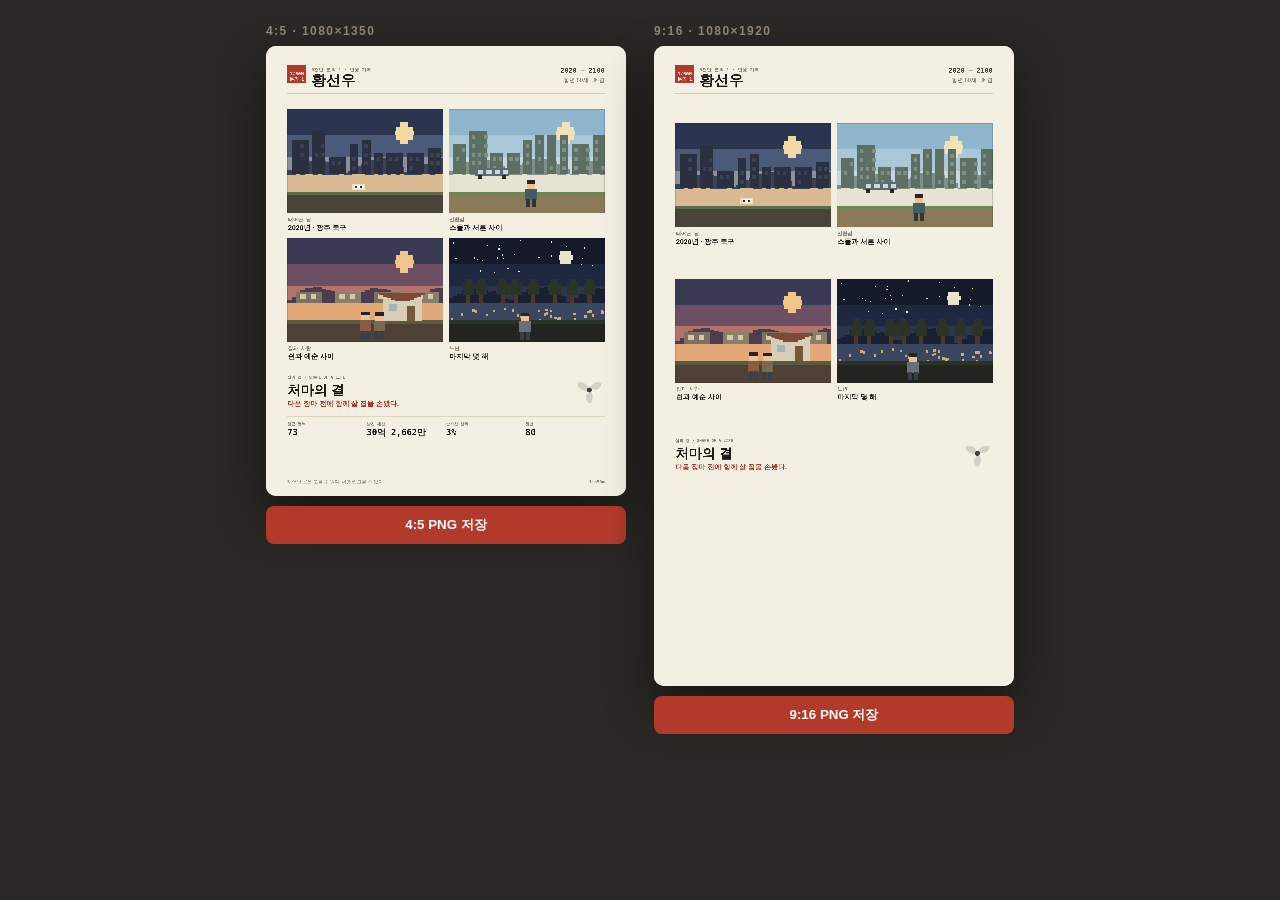
==== test/card.html @ 4e07e893 "카드 검수 페이지" ====
<!doctype html>
<html lang="ko">
<head>
<meta charset="utf-8"/>
<meta name="viewport" content="width=device-width,initial-scale=1"/>
<title>카드 검수 · 5천만 분의 1</title>
<style>
  body{margin:0;background:#2a2824;color:#d8cfbc;font-family:-apple-system,"Apple SD Gothic Neo",sans-serif}
  .wrap{display:flex;gap:28px;padding:24px;justify-content:center;flex-wrap:wrap}
  .col{width:360px}
  .col h2{font-size:12px;letter-spacing:.12em;text-transform:uppercase;color:#8d8474;font-weight:600;margin:0 0 8px}
  canvas{width:100%;height:auto;border-radius:10px;box-shadow:0 20px 50px rgba(0,0,0,.45);background:#f4efe3;display:block}
  button{margin-top:10px;padding:10px 14px;border-radius:8px;border:0;background:#b23a2b;color:#fff;font-weight:700;width:100%}
  .note{padding:0 24px 24px;color:#8d8474;font-size:12px;line-height:1.8}
</style>
</head>
<body>
<div class="wrap">
  <div class="col"><h2>4:5 · 1080×1350</h2><canvas id="c45"></canvas><button id="d45">4:5 PNG 저장</button></div>
  <div class="col"><h2>9:16 · 1080×1920</h2><canvas id="c916"></canvas><button id="d916">9:16 PNG 저장</button></div>
</div>
<p class="note" id="note"></p>
<script src="../js/content.js?v=1126c"></script>
<script src="../js/i18n.js?v=1126c"></script>
<script src="../js/util.js?v=1126c"></script>
<script src="../js/engine.js?v=1126c"></script>
<script src="../js/charts.js?v=1126c"></script>
<script src="../js/share.js?v=1126c"></script>
<script>
window.APP = { lang: new URLSearchParams(location.search).get("lang") || "ko" };
document.documentElement.lang = APP.lang;
const seed = +(new URLSearchParams(location.search).get("seed") || 63352);
const life = window.ENGINE.createLife({ seed });
let guard = 0;
while (!life.death && guard++ < 120) {
  const r = window.ENGINE.tick(life);
  if (r.decision) window.ENGINE.applyChoice(life, r.decision, r.decision.ch[Math.floor(Math.random() * r.decision.ch.length)]);
  if (r.reflection) life.pendingReflection = false;
}
life.reflections.push({ age: 30, text: "나는 그때 부산에서 첫 회사를 다니고 있었다. 야근이 끝나면 자전거로 집까지 갔다." });
window.SHARE.drawCard(life, "45", document.getElementById("c45"));
window.SHARE.drawCard(life, "916", document.getElementById("c916"));
document.getElementById("note").textContent =
  `${life.name.ko} · ${life.birthYear}—${life.year} · ${life.death.age}세 · ${life.death.cause} · 순자산 ${Math.round(window.ENGINE.netWorth(life) / 100) / 100}억`;
function dl(id, name) {
  document.getElementById(id).onclick = () => {
    const cv = name === "45" ? document.getElementById("c45") : document.getElementById("c916");
    cv.toBlob(b => {
      const a = document.createElement("a");
      a.href = URL.createObjectURL(b);
      a.download = `1in50m_${name}_${life.name.en.replace(/\s+/g, "")}.png`;
      a.click();
      setTimeout(() => URL.revokeObjectURL(a.href), 3000);
    }, "image/png");
  };
}
dl("d45", "45"); dl("d916", "916");
</script>
</body>
</html>
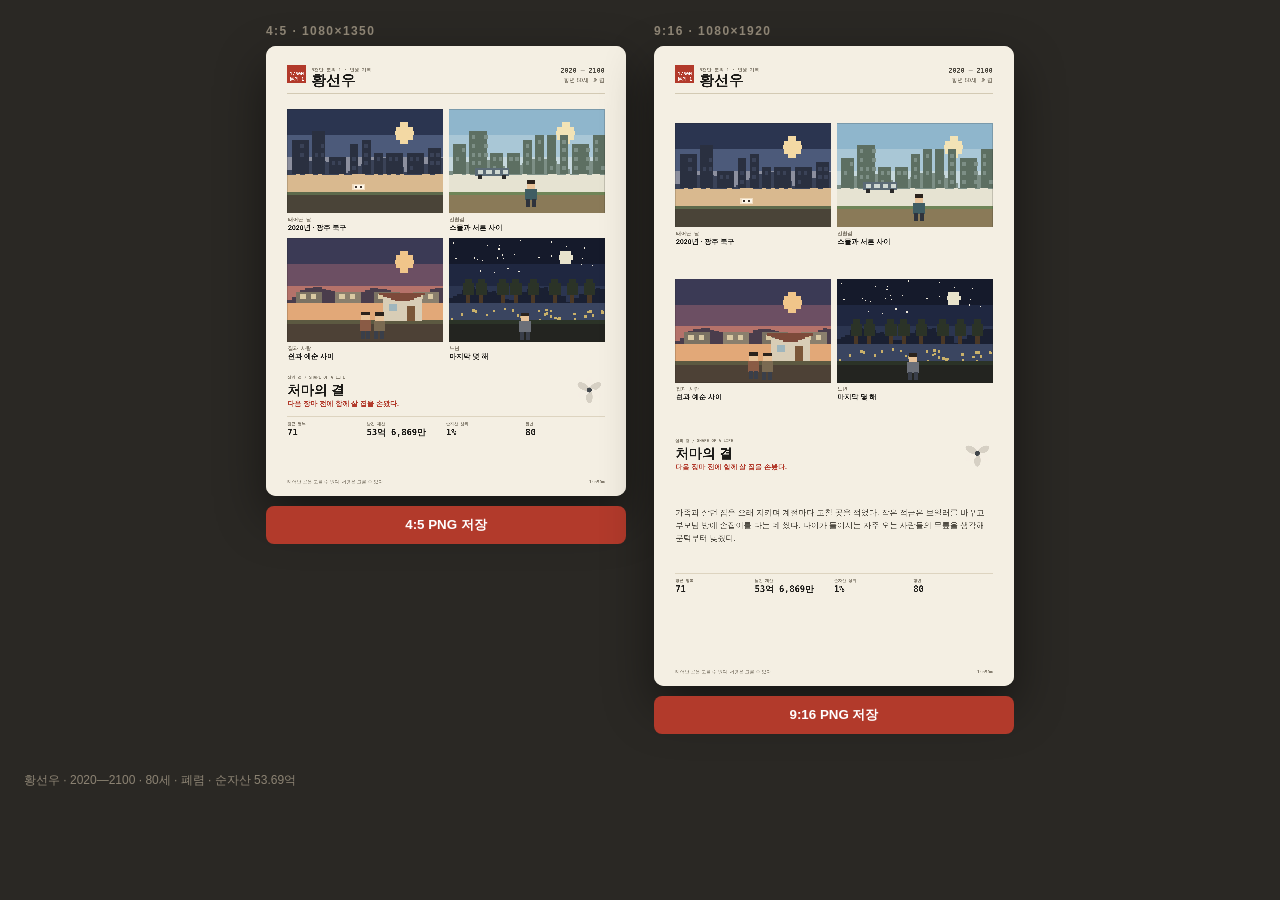
==== commit e4827a73: "9:16 카드 설명 블록 순서修正" ====
--- a/test/card.html
+++ b/test/card.html
@@ -20,12 +20,12 @@
   <div class="col"><h2>9:16 · 1080×1920</h2><canvas id="c916"></canvas><button id="d916">9:16 PNG 저장</button></div>
 </div>
 <p class="note" id="note"></p>
-<script src="../js/content.js?v=1126c"></script>
-<script src="../js/i18n.js?v=1126c"></script>
-<script src="../js/util.js?v=1126c"></script>
-<script src="../js/engine.js?v=1126c"></script>
-<script src="../js/charts.js?v=1126c"></script>
-<script src="../js/share.js?v=1126c"></script>
+<script src="../js/content.js?v=1126d"></script>
+<script src="../js/i18n.js?v=1126d"></script>
+<script src="../js/util.js?v=1126d"></script>
+<script src="../js/engine.js?v=1126d"></script>
+<script src="../js/charts.js?v=1126d"></script>
+<script src="../js/share.js?v=1126d"></script>
 <script>
 window.APP = { lang: new URLSearchParams(location.search).get("lang") || "ko" };
 document.documentElement.lang = APP.lang;
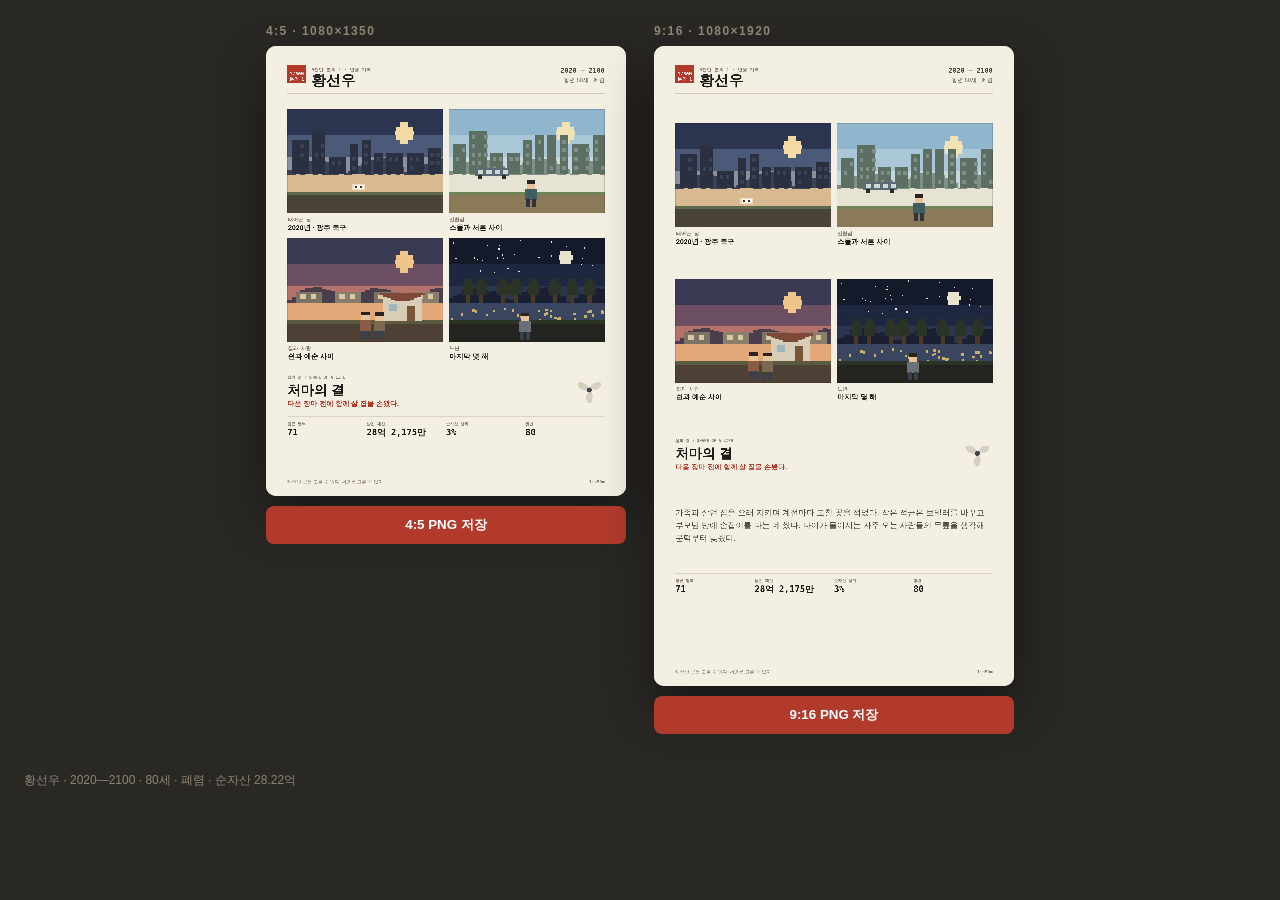
==== commit a654577c: "영문 표지 도장 표기" ====
--- a/test/card.html
+++ b/test/card.html
@@ -20,12 +20,12 @@
   <div class="col"><h2>9:16 · 1080×1920</h2><canvas id="c916"></canvas><button id="d916">9:16 PNG 저장</button></div>
 </div>
 <p class="note" id="note"></p>
-<script src="../js/content.js?v=1126d"></script>
-<script src="../js/i18n.js?v=1126d"></script>
-<script src="../js/util.js?v=1126d"></script>
-<script src="../js/engine.js?v=1126d"></script>
-<script src="../js/charts.js?v=1126d"></script>
-<script src="../js/share.js?v=1126d"></script>
+<script src="../js/content.js?v=1126e"></script>
+<script src="../js/i18n.js?v=1126e"></script>
+<script src="../js/util.js?v=1126e"></script>
+<script src="../js/engine.js?v=1126e"></script>
+<script src="../js/charts.js?v=1126e"></script>
+<script src="../js/share.js?v=1126e"></script>
 <script>
 window.APP = { lang: new URLSearchParams(location.search).get("lang") || "ko" };
 document.documentElement.lang = APP.lang;
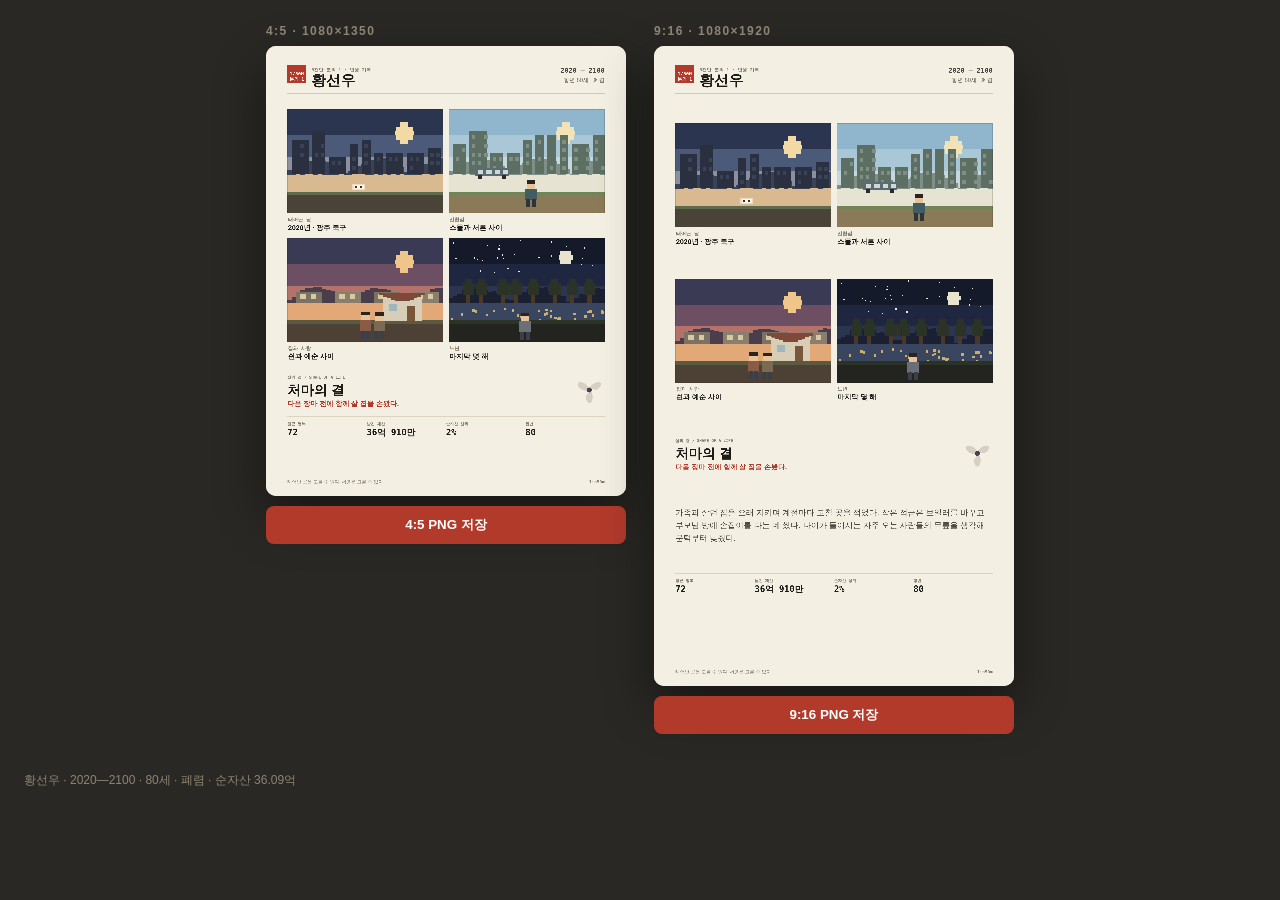
==== commit e8d3dc65: "원작 「80억 분의 1」 호흡 복원: 18·36·54초/년 + 실시간 연도 게이지" ====
--- a/test/card.html
+++ b/test/card.html
@@ -20,12 +20,12 @@
   <div class="col"><h2>9:16 · 1080×1920</h2><canvas id="c916"></canvas><button id="d916">9:16 PNG 저장</button></div>
 </div>
 <p class="note" id="note"></p>
-<script src="../js/content.js?v=1126e"></script>
-<script src="../js/i18n.js?v=1126e"></script>
-<script src="../js/util.js?v=1126e"></script>
-<script src="../js/engine.js?v=1126e"></script>
-<script src="../js/charts.js?v=1126e"></script>
-<script src="../js/share.js?v=1126e"></script>
+<script src="../js/content.js?v=1126g"></script>
+<script src="../js/i18n.js?v=1126g"></script>
+<script src="../js/util.js?v=1126g"></script>
+<script src="../js/engine.js?v=1126g"></script>
+<script src="../js/charts.js?v=1126g"></script>
+<script src="../js/share.js?v=1126g"></script>
 <script>
 window.APP = { lang: new URLSearchParams(location.search).get("lang") || "ko" };
 document.documentElement.lang = APP.lang;
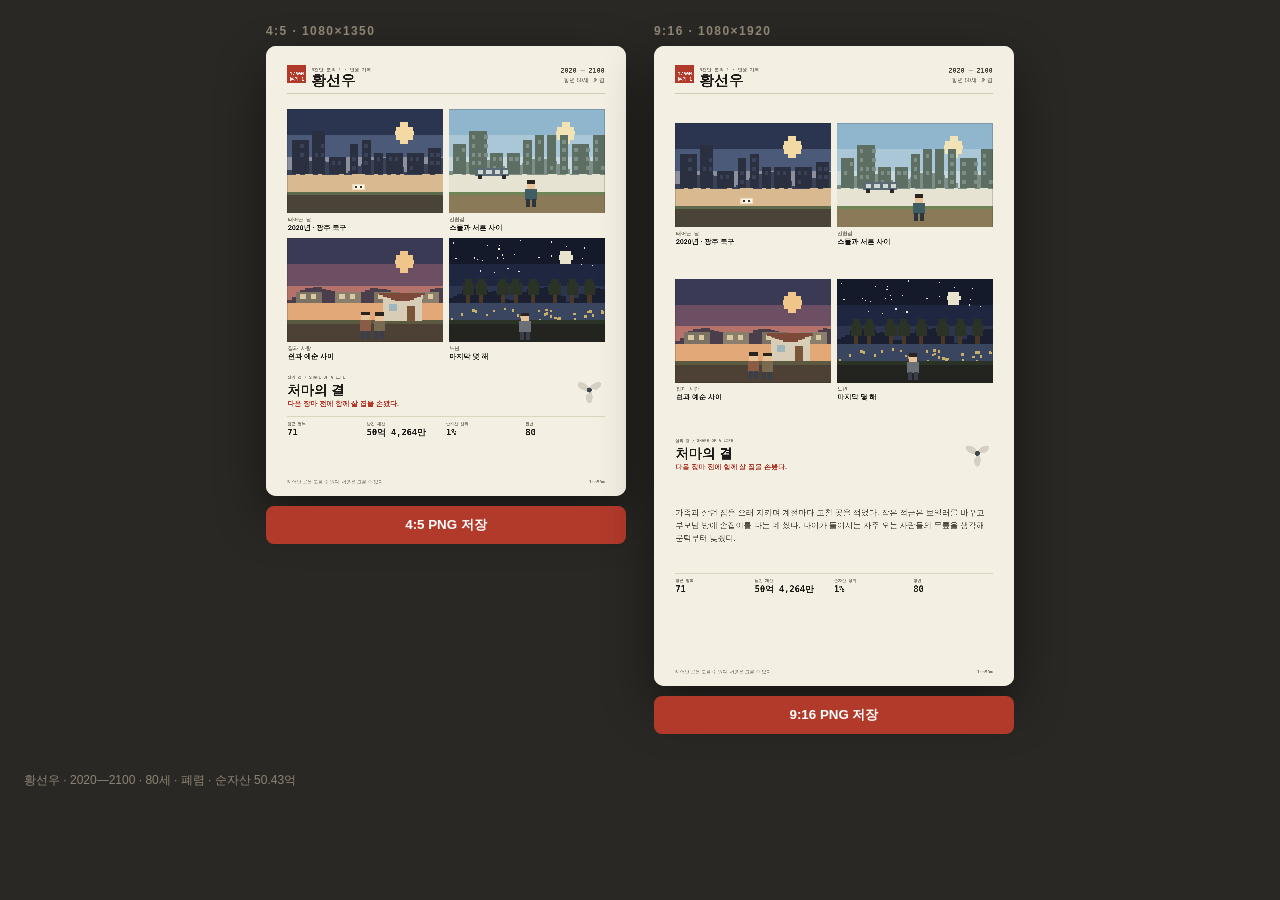
==== commit c9feaa5b: "캐시 버전 갱신 v1126i" ====
--- a/test/card.html
+++ b/test/card.html
@@ -20,12 +20,12 @@
   <div class="col"><h2>9:16 · 1080×1920</h2><canvas id="c916"></canvas><button id="d916">9:16 PNG 저장</button></div>
 </div>
 <p class="note" id="note"></p>
-<script src="../js/content.js?v=1126g"></script>
-<script src="../js/i18n.js?v=1126g"></script>
-<script src="../js/util.js?v=1126g"></script>
-<script src="../js/engine.js?v=1126g"></script>
-<script src="../js/charts.js?v=1126g"></script>
-<script src="../js/share.js?v=1126g"></script>
+<script src="../js/content.js?v=1126i"></script>
+<script src="../js/i18n.js?v=1126i"></script>
+<script src="../js/util.js?v=1126i"></script>
+<script src="../js/engine.js?v=1126i"></script>
+<script src="../js/charts.js?v=1126i"></script>
+<script src="../js/share.js?v=1126i"></script>
 <script>
 window.APP = { lang: new URLSearchParams(location.search).get("lang") || "ko" };
 document.documentElement.lang = APP.lang;
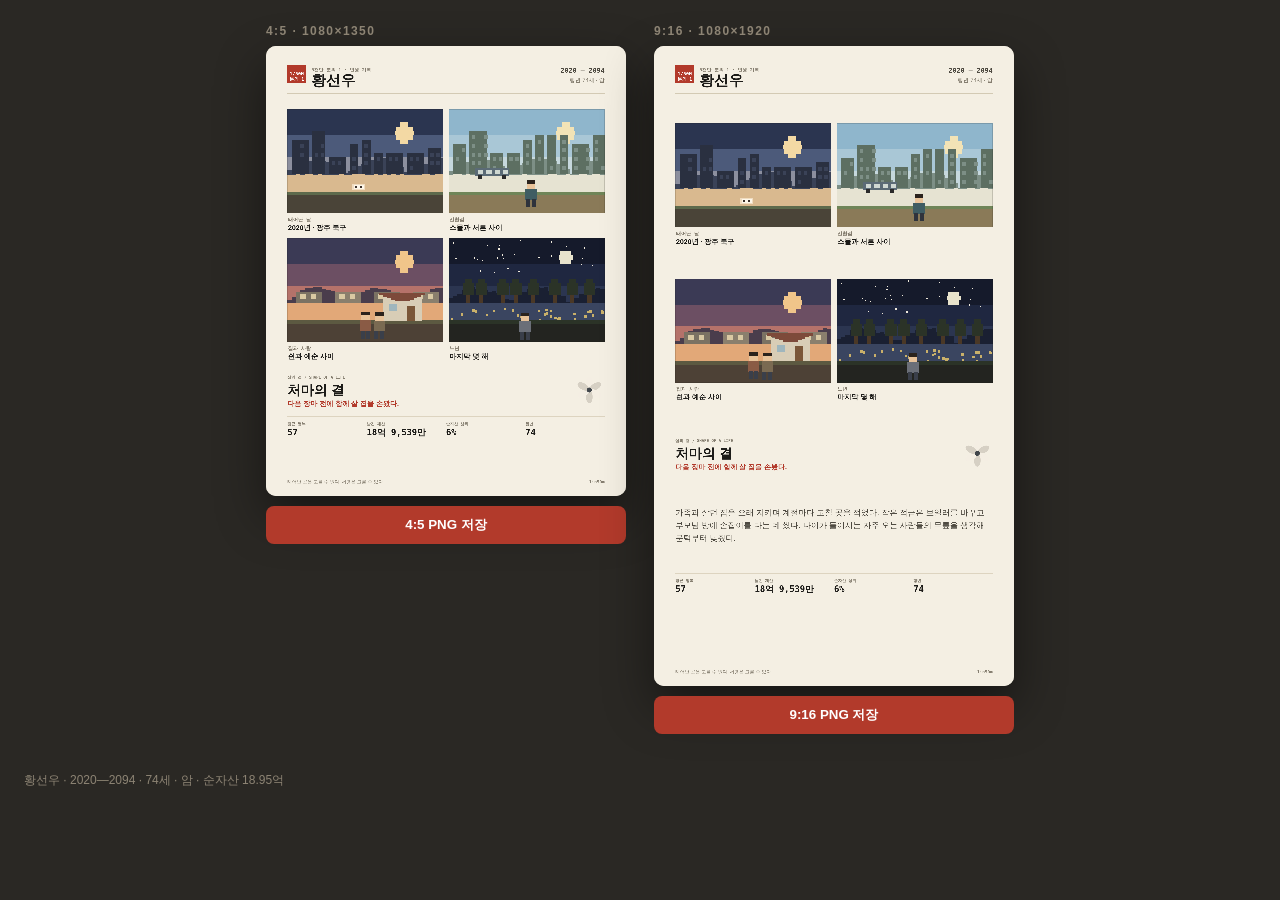
==== commit ee84addd: "test/card.html: 삭제한 i18n.js 참조 제거" ====
--- a/test/card.html
+++ b/test/card.html
@@ -21,7 +21,6 @@
 </div>
 <p class="note" id="note"></p>
 <script src="../js/content.js?v=1126i"></script>
-<script src="../js/i18n.js?v=1126i"></script>
 <script src="../js/util.js?v=1126i"></script>
 <script src="../js/engine.js?v=1126i"></script>
 <script src="../js/charts.js?v=1126i"></script>
